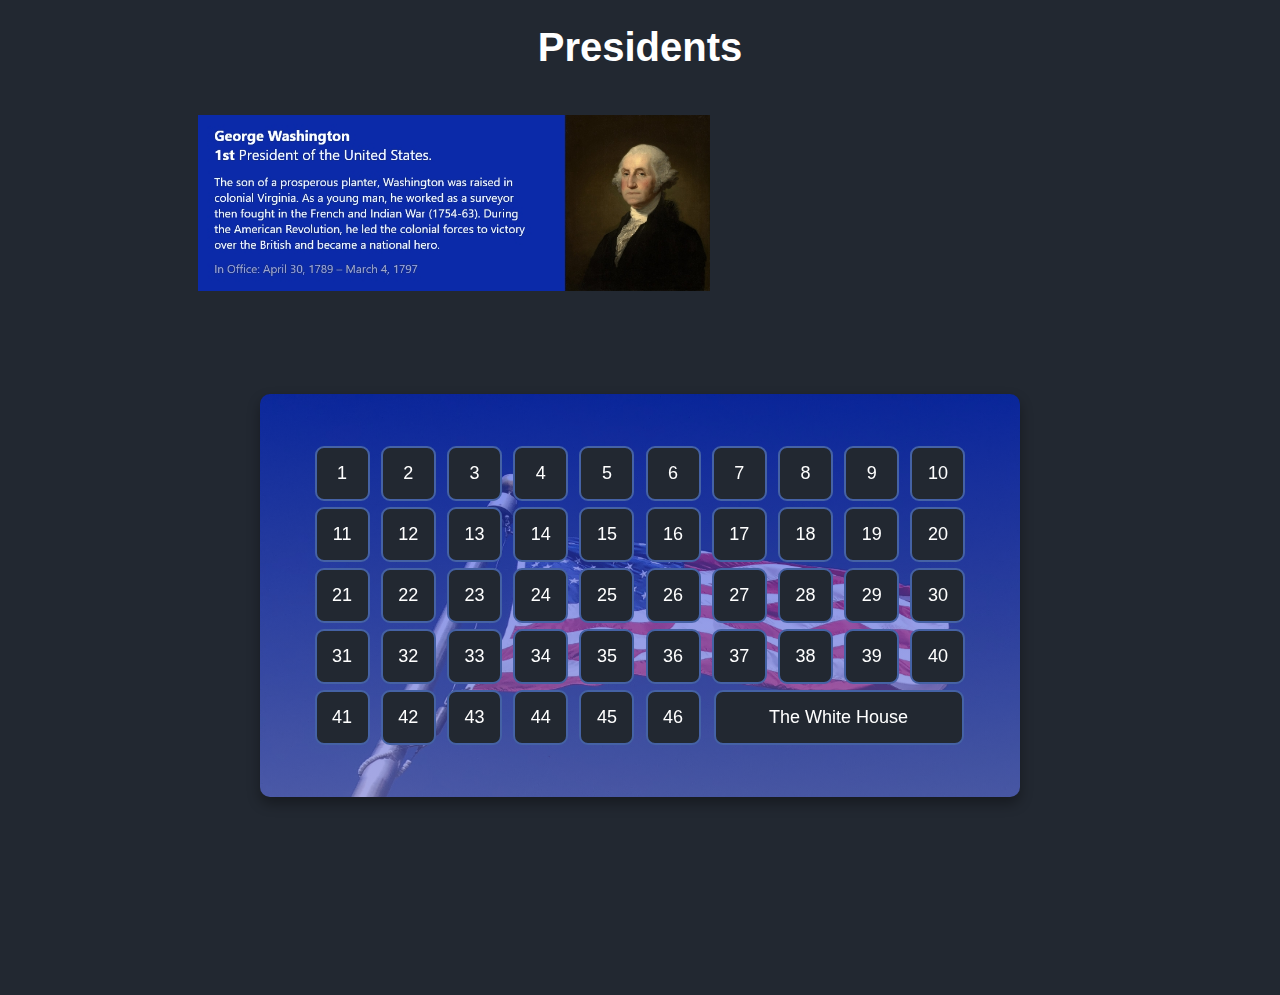
==== index.html @ 7423d18d "Add files via upload" ====
<!DOCTYPE html>
<html lang="en">

<head>
  <meta charset="UTF-8">
  <meta http-equiv="X-UA-Compatible" content="IE=edge">
  <meta name="viewport" content="width=device-width, initial-scale=1.0">
  <title>Presidential Database</title>
  <link rel="stylesheet" href="style.css">
</head>

<body>
  <div class="header">
    <h1>Presidents</h1>
    

  </div>
  <div class="imagez">
    <img id="president1" src="images/president1.jpg">


  </div>

  <section>
    <div class="container">
      <div class="btn-group">
        <button class="ui-button">1</button>
        <button class="ui-button">2</button>
        <button class="ui-button">3</button>
        <button class="ui-button">4</button>
        <button class="ui-button">5</button>
        <button class="ui-button">6</button>
        <button class="ui-button">7</button>
        <button class="ui-button">8</button>
        <button class="ui-button">9</button>
        <button class="ui-button">10</button>
        <button class="ui-button">11</button>
        <button class="ui-button">12</button>
        <button class="ui-button">13</button>
        <button class="ui-button">14</button>
        <button class="ui-button">15</button>
        <button class="ui-button">16</button>
        <button class="ui-button">17</button>
        <button class="ui-button">18</button>
        <button class="ui-button">19</button>
        <button class="ui-button">20</button>
        <button class="ui-button">21</button>
        <button class="ui-button">22</button>
        <button class="ui-button">23</button>
        <button class="ui-button">24</button>
        <button class="ui-button">25</button>
        <button class="ui-button">26</button>
        <button class="ui-button">27</button>
        <button class="ui-button">28</button>
        <button class="ui-button">29</button>
        <button class="ui-button">30</button>
        <button class="ui-button">31</button>
        <button class="ui-button">32</button>
        <button class="ui-button">33</button>
        <button class="ui-button">34</button>
        <button class="ui-button">35</button>
        <button class="ui-button">36</button>
        <button class="ui-button">37</button>
        <button class="ui-button">38</button>
        <button class="ui-button">39</button>
        <button class="ui-button">40</button>
        <button class="ui-button">41</button>
        <button class="ui-button">42</button>
        <button class="ui-button">43</button>
        <button class="ui-button">44</button>
        <button class="ui-button">45</button>
        <button class="ui-button">46</button>
        <button class="ui-button" id="white-house-button">The White House</button>
      </div>
    </div>
    </div>
  </section>
  <script src="JS.js"></script>
</body>

</html>
---- style.css ----
* {
    margin: 0;
    box-sizing: border-box;
}

html {
    font-family: 'Segoe UI', sans-serif;
}

section {
    background-color: #222831;
    min-height: 100vh;
    width: 100%;
    display: flex;
    align-items: center;
    justify-content: center;
}

.container {
    position: absolute;
    width: 100%;
    max-width: 760px;
    border-radius: 10px;
    overflow: hidden;
    justify-content: center;
    color: #fff;
    background: linear-gradient(to bottom, rgba(6, 38, 224, 0.52), rgba(216, 190, 190, 0.73)), url(images/flag3.jpg);
    background-repeat: no-repeat;
    background-size: 1500px 1000px;
    margin-top: 100px;
    backdrop-filter: blur(7px);
    box-shadow: 0 .4rem .8rem #0005;
}

.btn-group {
    display: grid;
    grid-template: repeat(5, 1fr) / repeat(10, 1fr);
    grid-gap: 2px;
    justify-content: center;
    padding: 50px;
}

.ui-button {
    font-family: 'Segoe UI', sans-serif;
    font-size: 18px;
    background: #222831;
    border: 2px #4562a5 solid;
    cursor: pointer;
    border-radius: 0.5em;
    padding: 0px;
    background-size: 200% auto;
    color: white;
    transition: 0.5s;
    width: 55px;
    height: 55px;
    margin: 2px auto;
}

.ui-button:hover {
    background: #838891;
}

#white-house-button {
    grid-column: span 4;
    width: 250px;
}


body {
    background: black;
}

.header {
    
    padding: 25px;
    text-align: center;
    background-color: #222831;
    color: white;
    font-size: 20px;
    
}

.imagez {
    position: relative;
}

.imagez img {
    position: absolute;
    top: 20px;
    right: 570px;
    width: 40%;
    height: auto;
}

.hide {
    transition: opacity 0.5s ease-out;
    opacity: 0;
}


.show {
    transition: opacity 0.5s ease-in;
    opacity: 1;
}

h2 {
    display: block;
    font-size: 0.8em;
    margin-top: 0.5em;
    margin-left: 0;
    margin-right: 0;
    
  }
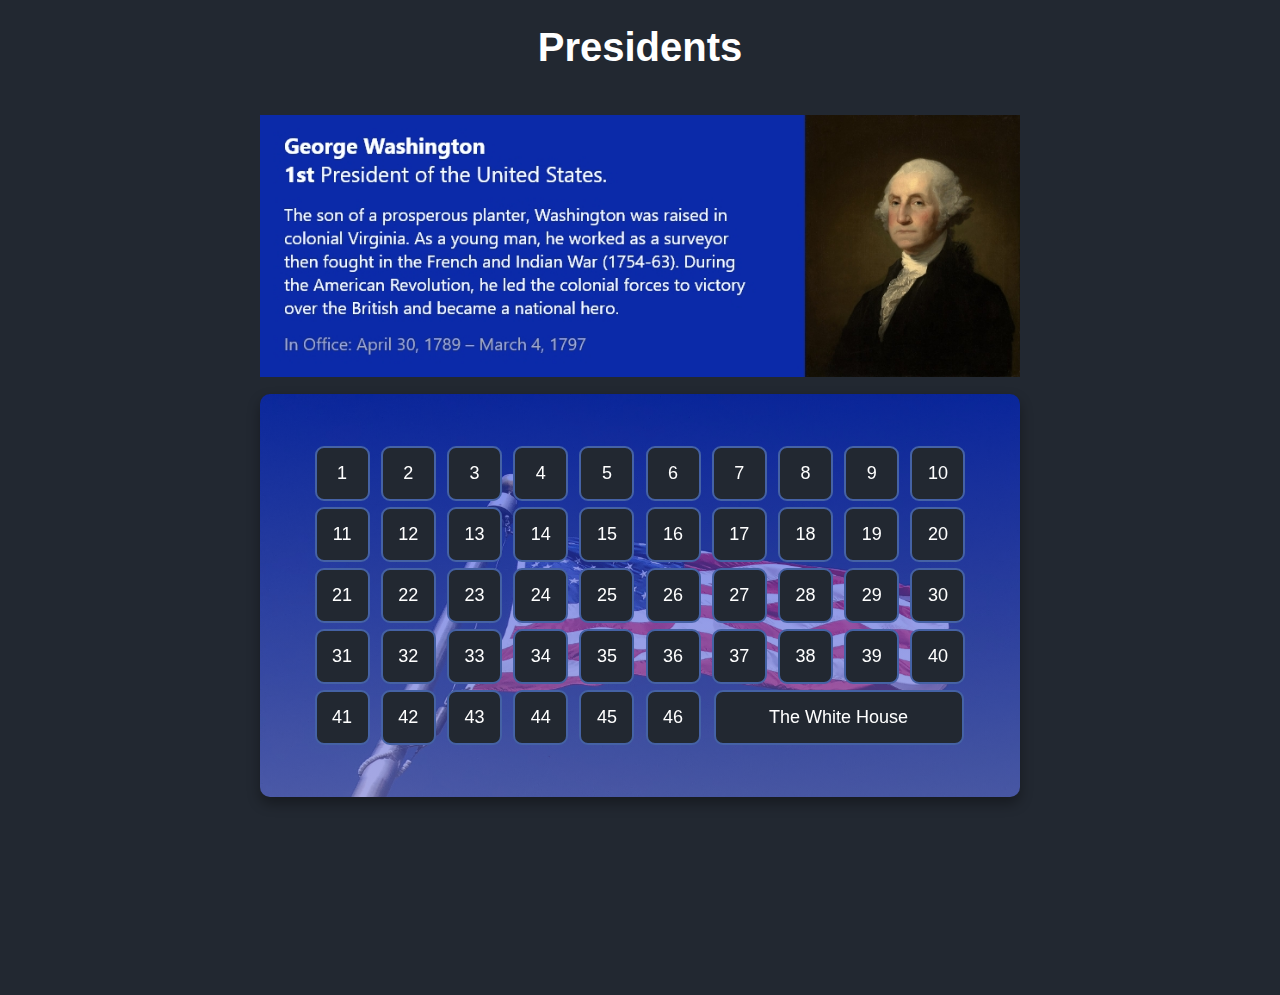
==== commit 1ae919d2: "Update index.html" ====
--- a/index.html
+++ b/index.html
@@ -5,7 +5,7 @@
   <meta charset="UTF-8">
   <meta http-equiv="X-UA-Compatible" content="IE=edge">
   <meta name="viewport" content="width=device-width, initial-scale=1.0">
-  <title>Presidential Database</title>
+  <title>Presidents</title>
   <link rel="stylesheet" href="style.css">
 </head>
 
@@ -15,7 +15,7 @@
     
 
   </div>
-  <div class="imagez">
+  <div class="image">
     <img id="president1" src="images/president1.jpg">
 
 
@@ -78,4 +78,4 @@
   <script src="JS.js"></script>
 </body>
 
-</html>+</html>
--- a/style.css
+++ b/style.css
@@ -71,24 +71,29 @@
 }
 
 .header {
-    
+
     padding: 25px;
     text-align: center;
     background-color: #222831;
     color: white;
     font-size: 20px;
-    
+
 }
 
-.imagez {
+.image {
     position: relative;
+    margin-left: auto;
+    margin-right: auto;
+    display: flex;
+    justify-content: center;
+    align-items: center;
+    width: 100%;
 }
 
-.imagez img {
+.image img {
     position: absolute;
     top: 20px;
-    right: 570px;
-    width: 40%;
+    width: 760px;
     height: auto;
 }
 
@@ -109,5 +114,5 @@
     margin-top: 0.5em;
     margin-left: 0;
     margin-right: 0;
-    
-  }+
+}
